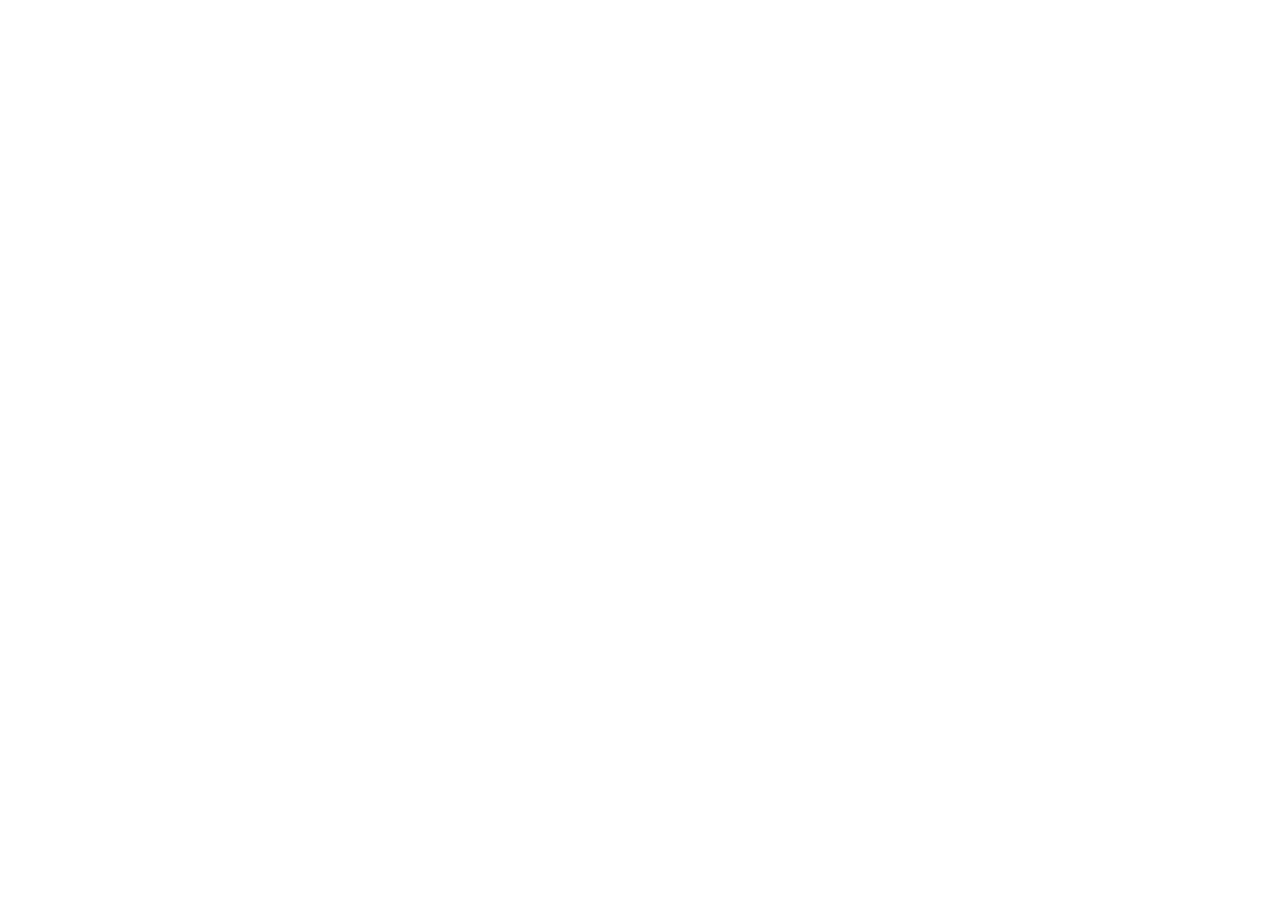
==== index.html @ c43e6896 "[skip lovable] Use tech stack vite_react_shadcn_ts_20250728_minor" ====
<!doctype html>
<html lang="en">
  <head>
    <meta charset="UTF-8" />
    <meta name="viewport" content="width=device-width, initial-scale=1.0" />
    <title>scrape-smith-agency</title>
    <meta name="description" content="Lovable Generated Project" />
    <meta name="author" content="Lovable" />

    <meta property="og:title" content="scrape-smith-agency" />
    <meta property="og:description" content="Lovable Generated Project" />
    <meta property="og:type" content="website" />
    <meta property="og:image" content="https://lovable.dev/opengraph-image-p98pqg.png" />

    <meta name="twitter:card" content="summary_large_image" />
    <meta name="twitter:site" content="@lovable_dev" />
    <meta name="twitter:image" content="https://lovable.dev/opengraph-image-p98pqg.png" />
  </head>

  <body>
    <div id="root"></div>
    <script type="module" src="/src/main.tsx"></script>
  </body>
</html>
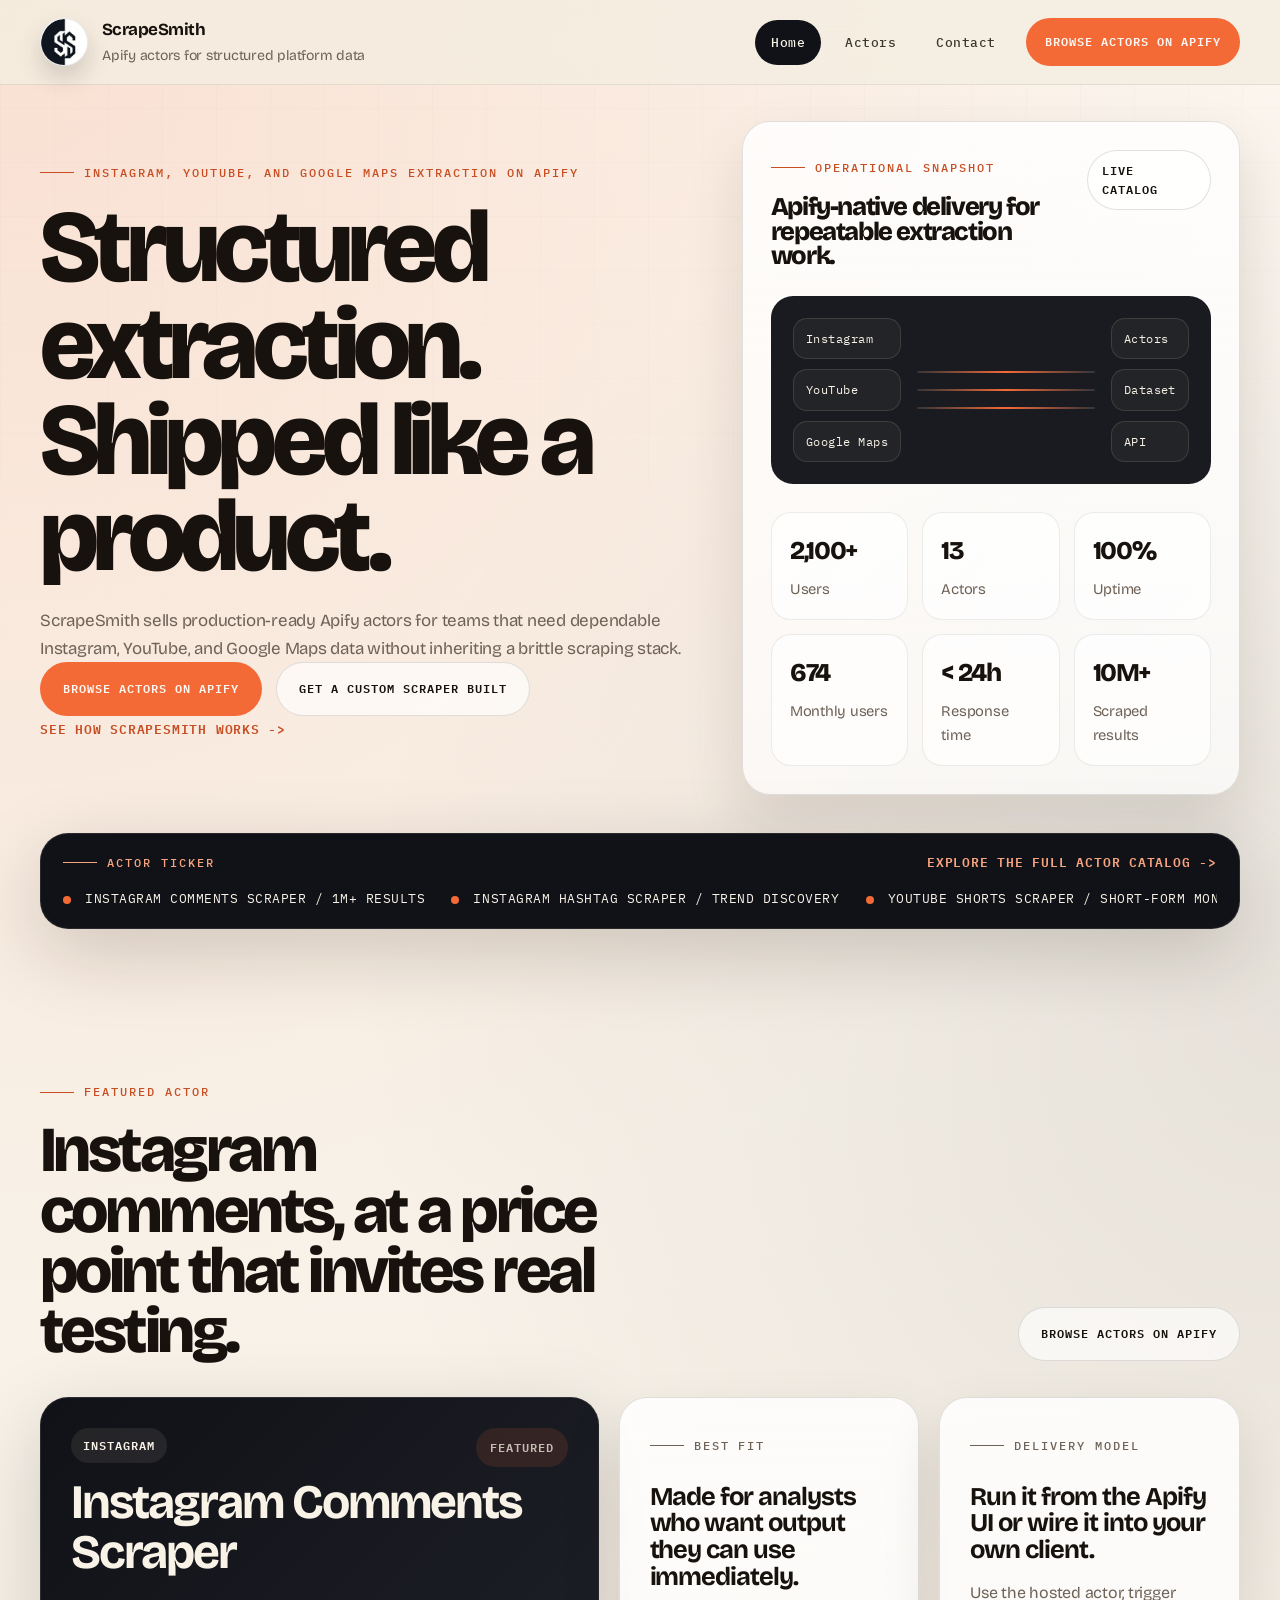
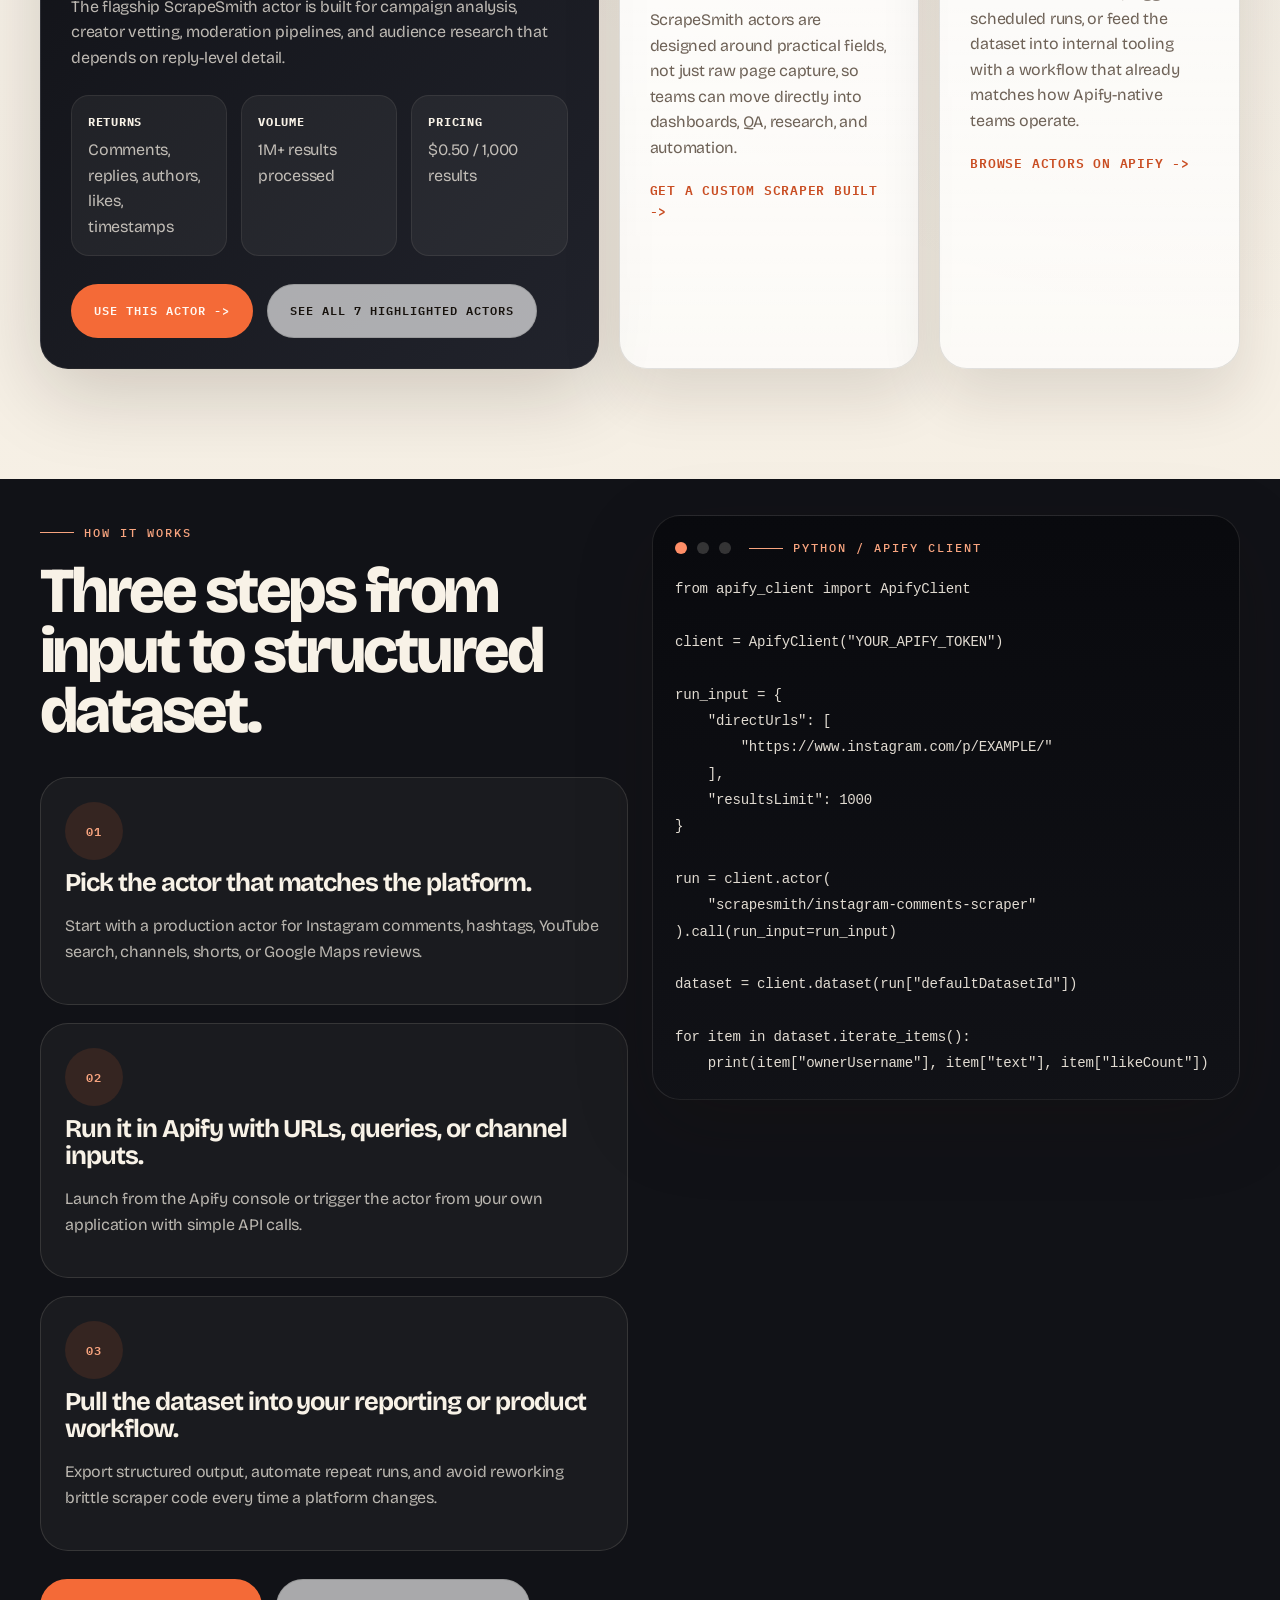
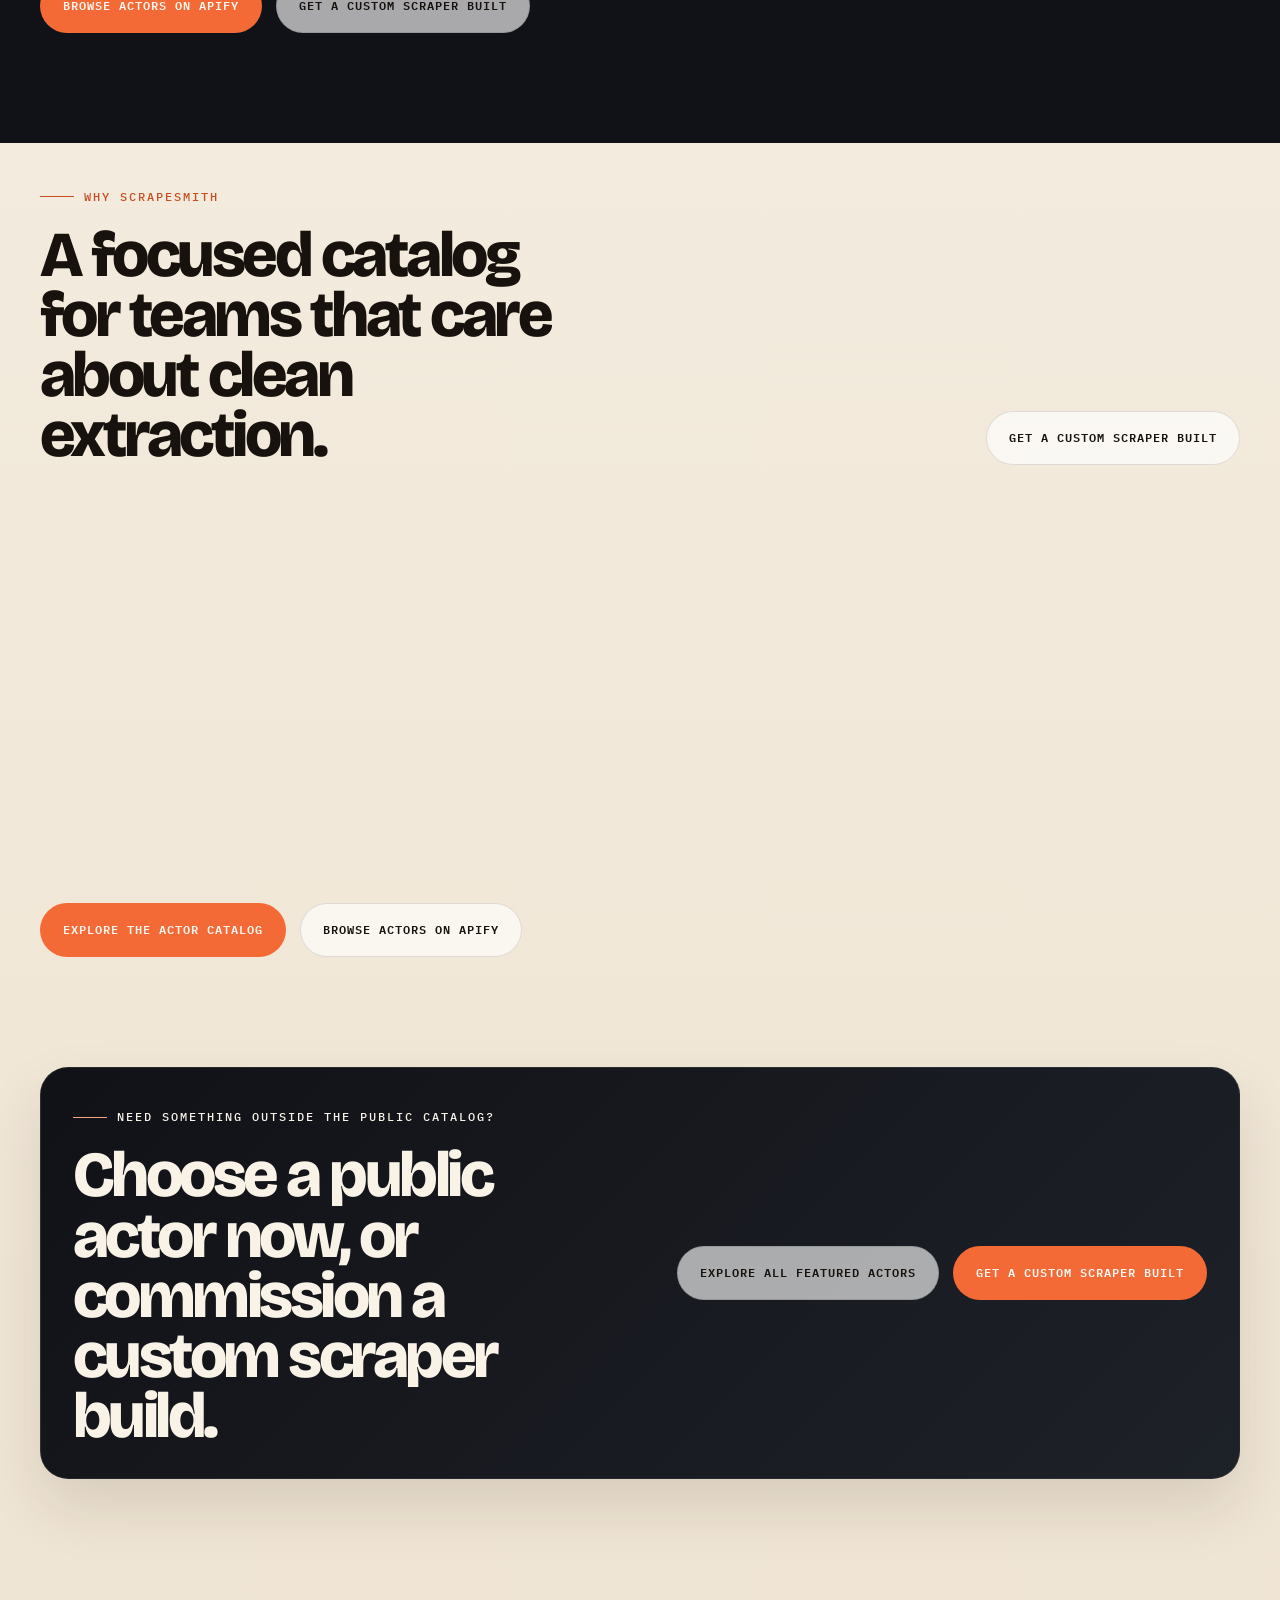
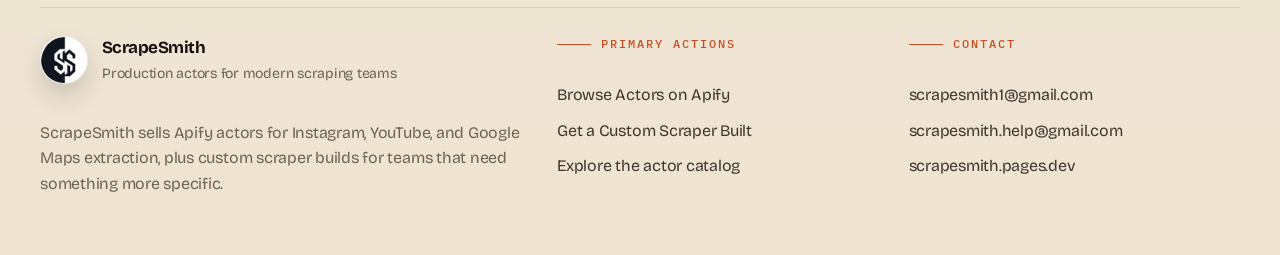
==== commit 1d161d75: "Replace old site with ScrapeSmith static site" ====
--- a/index.html
+++ b/index.html
@@ -1,24 +1,509 @@
-<!doctype html>
+<!DOCTYPE html>
 <html lang="en">
   <head>
     <meta charset="UTF-8" />
     <meta name="viewport" content="width=device-width, initial-scale=1.0" />
-    <title>scrape-smith-agency</title>
-    <meta name="description" content="Lovable Generated Project" />
-    <meta name="author" content="Lovable" />
-
-    <meta property="og:title" content="scrape-smith-agency" />
-    <meta property="og:description" content="Lovable Generated Project" />
+    <title>ScrapeSmith | Production Apify Actors for Social and Local Data</title>
+    <meta
+      name="description"
+      content="ScrapeSmith builds production-ready Apify actors for Instagram, YouTube, and Google Maps data extraction, with custom scraper development when your workflow needs something more specific."
+    />
+    <link rel="canonical" href="https://scrapesmith.pages.dev/" />
+    <meta property="og:title" content="ScrapeSmith | Production Apify Actors for Social and Local Data" />
+    <meta
+      property="og:description"
+      content="Browse premium ScrapeSmith actors on Apify and get custom scraper builds for Instagram, YouTube, and Google Maps extraction."
+    />
+    <meta property="og:url" content="https://scrapesmith.pages.dev/" />
     <meta property="og:type" content="website" />
-    <meta property="og:image" content="https://lovable.dev/opengraph-image-p98pqg.png" />
-
-    <meta name="twitter:card" content="summary_large_image" />
-    <meta name="twitter:site" content="@lovable_dev" />
-    <meta name="twitter:image" content="https://lovable.dev/opengraph-image-p98pqg.png" />
+    <meta property="og:site_name" content="ScrapeSmith" />
+    <meta name="theme-color" content="#f4ede1" />
+    <link rel="icon" type="image/png" href="fav-circle.png" />
+    <link rel="preconnect" href="https://fonts.googleapis.com" />
+    <link rel="preconnect" href="https://fonts.gstatic.com" crossorigin />
+    <link
+      href="https://fonts.googleapis.com/css2?family=Bricolage+Grotesque:wght@400;500;700;800&family=IBM+Plex+Mono:wght@400;500;600&display=swap"
+      rel="stylesheet"
+    />
+    <link rel="stylesheet" href="css/style.css" />
+    <link rel="stylesheet" href="css/animations.css" />
+    <script type="application/ld+json">
+      {
+        "@context": "https://schema.org",
+        "@type": "Organization",
+        "name": "ScrapeSmith",
+        "url": "https://scrapesmith.pages.dev/",
+        "description": "ScrapeSmith builds Apify actors for Instagram, YouTube, and Google Maps data extraction.",
+        "email": "mailto:scrapesmith1@gmail.com",
+        "sameAs": ["https://apify.com/scrapesmith"],
+        "contactPoint": [
+          {
+            "@type": "ContactPoint",
+            "contactType": "sales",
+            "email": "scrapesmith1@gmail.com"
+          },
+          {
+            "@type": "ContactPoint",
+            "contactType": "customer support",
+            "email": "scrapesmith.help@gmail.com"
+          }
+        ]
+      }
+    </script>
+    <script src="js/main.js" defer></script>
+    <script src="js/cursor.js" defer></script>
   </head>
-
-  <body>
-    <div id="root"></div>
-    <script type="module" src="/src/main.tsx"></script>
+  <body data-page="home">
+    <header class="site-header">
+      <div class="container nav-shell">
+        <a class="brand" href="index.html" aria-label="ScrapeSmith home page">
+          <span class="brand-mark" aria-hidden="true">
+            <img class="brand-mark-image" src="fav.png" alt="" />
+          </span>
+          <span class="brand-copy">
+            <strong>ScrapeSmith</strong>
+            <span>Apify actors for structured platform data</span>
+          </span>
+        </a>
+
+        <div class="header-actions">
+          <nav class="site-nav" id="site-nav" data-nav aria-label="Primary navigation">
+            <a href="index.html" data-page-link="home">Home</a>
+            <a href="actors.html" data-page-link="actors">Actors</a>
+            <a href="contact.html" data-page-link="contact">Contact</a>
+            <a
+              class="button button-primary nav-mobile-cta"
+              href="https://apify.com/scrapesmith"
+              target="_blank"
+              rel="noreferrer"
+            >
+              Browse Actors on Apify
+            </a>
+          </nav>
+
+          <a
+            class="button button-primary header-cta"
+            href="https://apify.com/scrapesmith"
+            target="_blank"
+            rel="noreferrer"
+          >
+            Browse Actors on Apify
+          </a>
+
+          <button
+            class="nav-toggle"
+            type="button"
+            aria-label="Toggle navigation"
+            aria-expanded="false"
+            aria-controls="site-nav"
+            data-nav-toggle
+          >
+            <span></span>
+            <span></span>
+            <span></span>
+          </button>
+        </div>
+      </div>
+    </header>
+
+    <main>
+      <section class="hero-section">
+        <div class="container hero-grid">
+          <div class="hero-copy">
+            <p class="eyebrow">Instagram, YouTube, and Google Maps extraction on Apify</p>
+            <h1 class="hero-title">
+              <span class="load-line"><span style="--line-index: 0">Structured extraction.</span></span>
+              <span class="load-line"><span style="--line-index: 1">Shipped like a product.</span></span>
+            </h1>
+            <p class="hero-text reveal" data-delay="180">
+              ScrapeSmith sells production-ready Apify actors for teams that need dependable
+              Instagram, YouTube, and Google Maps data without inheriting a brittle scraping stack.
+            </p>
+            <div class="button-row reveal" data-delay="260">
+              <a
+                class="button button-primary"
+                href="https://apify.com/scrapesmith"
+                target="_blank"
+                rel="noreferrer"
+              >
+                Browse Actors on Apify
+              </a>
+              <a class="button button-secondary" href="contact.html">Get a Custom Scraper Built</a>
+            </div>
+            <a class="text-link reveal" data-delay="320" href="#how-it-works">See how ScrapeSmith works -></a>
+          </div>
+
+          <aside class="panel hero-panel reveal" data-delay="120" aria-label="ScrapeSmith performance metrics">
+            <div class="panel-top">
+              <div>
+                <p class="mono-label">Operational snapshot</p>
+                <h2 class="panel-title">Apify-native delivery for repeatable extraction work.</h2>
+              </div>
+              <span class="chip">Live catalog</span>
+            </div>
+
+            <div class="pipeline" aria-hidden="true">
+              <div class="pipeline-column">
+                <span>Instagram</span>
+                <span>YouTube</span>
+                <span>Google Maps</span>
+              </div>
+              <div class="pipeline-lines">
+                <span></span>
+                <span></span>
+                <span></span>
+              </div>
+              <div class="pipeline-column pipeline-output">
+                <span>Actors</span>
+                <span>Dataset</span>
+                <span>API</span>
+              </div>
+            </div>
+
+            <div class="stats-grid">
+              <article class="stat-card">
+                <span class="stat-number" data-counter="2100" data-suffix="+">0</span>
+                <span class="stat-label">Users</span>
+              </article>
+              <article class="stat-card">
+                <span class="stat-number" data-counter="13">0</span>
+                <span class="stat-label">Actors</span>
+              </article>
+              <article class="stat-card">
+                <span class="stat-number" data-counter="100" data-suffix="%">0</span>
+                <span class="stat-label">Uptime</span>
+              </article>
+              <article class="stat-card">
+                <span class="stat-number" data-counter="674">0</span>
+                <span class="stat-label">Monthly users</span>
+              </article>
+              <article class="stat-card">
+                <span class="stat-number" data-counter="24" data-prefix="< " data-suffix="h">0</span>
+                <span class="stat-label">Response time</span>
+              </article>
+              <article class="stat-card">
+                <span class="stat-number" data-counter="10" data-suffix="M+">0</span>
+                <span class="stat-label">Scraped results</span>
+              </article>
+            </div>
+          </aside>
+        </div>
+
+        <div class="container reveal" data-delay="380">
+          <div class="ticker-shell">
+            <div class="ticker-head">
+              <p class="mono-label">Actor ticker</p>
+              <a class="text-link" href="actors.html">Explore the full actor catalog -></a>
+            </div>
+            <div class="ticker-window" aria-label="Scrolling actor highlights">
+              <div class="ticker-track">
+                <span>Instagram Comments Scraper / 1M+ results</span>
+                <span>Instagram Hashtag Scraper / trend discovery</span>
+                <span>YouTube Shorts Scraper / short-form monitoring</span>
+                <span>Google Maps Reviews Scraper / review intelligence</span>
+                <span>YouTube Search Scraper / ranking data</span>
+                <span>YouTube Channel Scraper / creator intelligence</span>
+                <span>YouTube Scraper / broad video metadata</span>
+                <span>100% uptime / 10M+ scraped results</span>
+              </div>
+              <div class="ticker-track" aria-hidden="true">
+                <span>Instagram Comments Scraper / 1M+ results</span>
+                <span>Instagram Hashtag Scraper / trend discovery</span>
+                <span>YouTube Shorts Scraper / short-form monitoring</span>
+                <span>Google Maps Reviews Scraper / review intelligence</span>
+                <span>YouTube Search Scraper / ranking data</span>
+                <span>YouTube Channel Scraper / creator intelligence</span>
+                <span>YouTube Scraper / broad video metadata</span>
+                <span>100% uptime / 10M+ scraped results</span>
+              </div>
+            </div>
+          </div>
+        </div>
+      </section>
+
+      <section class="section" id="featured-actor">
+        <div class="container">
+          <div class="section-header reveal">
+            <div>
+              <p class="eyebrow">Featured actor</p>
+              <h2 class="section-title">Instagram comments, at a price point that invites real testing.</h2>
+            </div>
+            <a
+              class="button button-secondary"
+              href="https://apify.com/scrapesmith/instagram-comments-scraper"
+              target="_blank"
+              rel="noreferrer"
+            >
+              Browse Actors on Apify
+            </a>
+          </div>
+
+          <div class="feature-grid">
+            <article class="feature-card feature-card-large reveal" data-delay="80">
+              <div class="card-header">
+                <span class="platform-label">Instagram</span>
+                <span class="badge">Featured</span>
+              </div>
+              <h3>Instagram Comments Scraper</h3>
+              <p>
+                The flagship ScrapeSmith actor is built for campaign analysis, creator vetting,
+                moderation pipelines, and audience research that depends on reply-level detail.
+              </p>
+              <div class="card-metrics">
+                <div>
+                  <strong>Returns</strong>
+                  <span>Comments, replies, authors, likes, timestamps</span>
+                </div>
+                <div>
+                  <strong>Volume</strong>
+                  <span>1M+ results processed</span>
+                </div>
+                <div>
+                  <strong>Pricing</strong>
+                  <span>$0.50 / 1,000 results</span>
+                </div>
+              </div>
+              <div class="button-row">
+                <a
+                  class="button button-primary"
+                  href="https://apify.com/scrapesmith/instagram-comments-scraper"
+                  target="_blank"
+                  rel="noreferrer"
+                >
+                  Use this actor ->
+                </a>
+                <a class="button button-secondary" href="actors.html">See all 7 highlighted actors</a>
+              </div>
+            </article>
+
+            <article class="feature-card reveal" data-delay="140">
+              <p class="mono-label">Best fit</p>
+              <h3>Made for analysts who want output they can use immediately.</h3>
+              <p>
+                ScrapeSmith actors are designed around practical fields, not just raw page capture,
+                so teams can move directly into dashboards, QA, research, and automation.
+              </p>
+              <a class="text-link" href="contact.html">Get a Custom Scraper Built -></a>
+            </article>
+
+            <article class="feature-card reveal" data-delay="200">
+              <p class="mono-label">Delivery model</p>
+              <h3>Run it from the Apify UI or wire it into your own client.</h3>
+              <p>
+                Use the hosted actor, trigger scheduled runs, or feed the dataset into internal
+                tooling with a workflow that already matches how Apify-native teams operate.
+              </p>
+              <a
+                class="text-link"
+                href="https://apify.com/scrapesmith"
+                target="_blank"
+                rel="noreferrer"
+              >
+                Browse Actors on Apify ->
+              </a>
+            </article>
+          </div>
+        </div>
+      </section>
+
+      <section class="section section-contrast" id="how-it-works">
+        <div class="container workflow-grid">
+          <div>
+            <div class="section-header reveal">
+              <div>
+                <p class="eyebrow">How it works</p>
+                <h2 class="section-title">Three steps from input to structured dataset.</h2>
+              </div>
+            </div>
+
+            <div class="steps-grid">
+              <article class="step-card reveal" data-delay="80">
+                <span class="step-index">01</span>
+                <h3>Pick the actor that matches the platform.</h3>
+                <p>
+                  Start with a production actor for Instagram comments, hashtags, YouTube search,
+                  channels, shorts, or Google Maps reviews.
+                </p>
+              </article>
+
+              <article class="step-card reveal" data-delay="140">
+                <span class="step-index">02</span>
+                <h3>Run it in Apify with URLs, queries, or channel inputs.</h3>
+                <p>
+                  Launch from the Apify console or trigger the actor from your own application with
+                  simple API calls.
+                </p>
+              </article>
+
+              <article class="step-card reveal" data-delay="200">
+                <span class="step-index">03</span>
+                <h3>Pull the dataset into your reporting or product workflow.</h3>
+                <p>
+                  Export structured output, automate repeat runs, and avoid reworking brittle
+                  scraper code every time a platform changes.
+                </p>
+              </article>
+            </div>
+
+            <div class="button-row reveal" data-delay="260">
+              <a
+                class="button button-primary"
+                href="https://apify.com/scrapesmith"
+                target="_blank"
+                rel="noreferrer"
+              >
+                Browse Actors on Apify
+              </a>
+              <a class="button button-secondary" href="contact.html">Get a Custom Scraper Built</a>
+            </div>
+          </div>
+
+          <aside class="code-window reveal" data-delay="120" aria-label="Example Python Apify client code">
+            <div class="code-header">
+              <span class="code-dot"></span>
+              <span class="code-dot"></span>
+              <span class="code-dot"></span>
+              <p class="mono-label">Python / Apify client</p>
+            </div>
+            <pre><code>from apify_client import ApifyClient
+
+client = ApifyClient("YOUR_APIFY_TOKEN")
+
+run_input = {
+    "directUrls": [
+        "https://www.instagram.com/p/EXAMPLE/"
+    ],
+    "resultsLimit": 1000
+}
+
+run = client.actor(
+    "scrapesmith/instagram-comments-scraper"
+).call(run_input=run_input)
+
+dataset = client.dataset(run["defaultDatasetId"])
+
+for item in dataset.iterate_items():
+    print(item["ownerUsername"], item["text"], item["likeCount"])</code></pre>
+          </aside>
+        </div>
+      </section>
+
+      <section class="section">
+        <div class="container">
+          <div class="section-header reveal">
+            <div>
+              <p class="eyebrow">Why ScrapeSmith</p>
+              <h2 class="section-title">A focused catalog for teams that care about clean extraction.</h2>
+            </div>
+            <a class="button button-secondary" href="contact.html">Get a Custom Scraper Built</a>
+          </div>
+
+          <div class="value-grid">
+            <article class="value-card reveal" data-delay="60">
+              <p class="mono-label">01</p>
+              <h3>Apify-native from the start</h3>
+              <p>
+                Everything is designed to run where scraping teams already work, with hosted actors,
+                repeat runs, datasets, and direct API access.
+              </p>
+            </article>
+
+            <article class="value-card reveal" data-delay="120">
+              <p class="mono-label">02</p>
+              <h3>Clear schemas, not vague exports</h3>
+              <p>
+                The outputs are aimed at research, automation, and reporting use cases, so you spend
+                less time cleaning fields after the run finishes.
+              </p>
+            </article>
+
+            <article class="value-card reveal" data-delay="180">
+              <p class="mono-label">03</p>
+              <h3>Catalog first, custom when needed</h3>
+              <p>
+                Start with a public actor when it fits, then commission a custom build when the
+                target site or schema falls outside the current lineup.
+              </p>
+            </article>
+
+            <article class="value-card reveal" data-delay="240">
+              <p class="mono-label">04</p>
+              <h3>Direct support, documented expectations</h3>
+              <p>
+                ScrapeSmith maintains a separate support inbox and answers in less than 24 hours, so
+                buyers know they can get a fast response when something needs attention.
+              </p>
+            </article>
+          </div>
+
+          <div class="section-cta reveal" data-delay="280">
+            <a class="button button-primary" href="actors.html">Explore the actor catalog</a>
+            <a
+              class="button button-secondary"
+              href="https://apify.com/scrapesmith"
+              target="_blank"
+              rel="noreferrer"
+            >
+              Browse Actors on Apify
+            </a>
+          </div>
+        </div>
+      </section>
+
+      <section class="section cta-band-section">
+        <div class="container">
+          <div class="cta-band reveal">
+            <div>
+              <p class="eyebrow">Need something outside the public catalog?</p>
+              <h2 class="section-title">Choose a public actor now, or commission a custom scraper build.</h2>
+            </div>
+            <div class="button-row">
+              <a class="button button-secondary" href="actors.html">Explore all featured actors</a>
+              <a class="button button-primary" href="contact.html">Get a Custom Scraper Built</a>
+            </div>
+          </div>
+        </div>
+      </section>
+    </main>
+
+    <footer class="site-footer">
+      <div class="container footer-grid">
+        <div>
+          <a class="brand footer-brand" href="index.html" aria-label="ScrapeSmith home page">
+            <span class="brand-mark" aria-hidden="true">
+              <img class="brand-mark-image" src="fav.png" alt="" />
+            </span>
+            <span class="brand-copy">
+              <strong>ScrapeSmith</strong>
+              <span>Production actors for modern scraping teams</span>
+            </span>
+          </a>
+          <p class="footer-copy">
+            ScrapeSmith sells Apify actors for Instagram, YouTube, and Google Maps extraction, plus
+            custom scraper builds for teams that need something more specific.
+          </p>
+        </div>
+
+        <div class="footer-links">
+          <p class="mono-label">Primary actions</p>
+          <a
+            href="https://apify.com/scrapesmith"
+            target="_blank"
+            rel="noreferrer"
+          >
+            Browse Actors on Apify
+          </a>
+          <a href="contact.html">Get a Custom Scraper Built</a>
+          <a href="actors.html">Explore the actor catalog</a>
+        </div>
+
+        <div class="footer-links">
+          <p class="mono-label">Contact</p>
+          <a href="mailto:scrapesmith1@gmail.com">scrapesmith1@gmail.com</a>
+          <a href="mailto:scrapesmith.help@gmail.com">scrapesmith.help@gmail.com</a>
+          <a href="https://scrapesmith.pages.dev/" target="_blank" rel="noreferrer">scrapesmith.pages.dev</a>
+        </div>
+      </div>
+    </footer>
   </body>
 </html>
--- a/css/style.css
+++ b/css/style.css
@@ -0,0 +1,1468 @@
+:root {
+  --bg: #f4ede1;
+  --bg-soft: #fbf7f0;
+  --bg-deep: #efe4d2;
+  --surface: rgba(255, 255, 255, 0.72);
+  --surface-strong: #fffdf8;
+  --ink: #17120d;
+  --ink-soft: #3f362e;
+  --muted: #6e6257;
+  --line: rgba(23, 18, 13, 0.12);
+  --line-strong: rgba(23, 18, 13, 0.24);
+  --accent: #f46a37;
+  --accent-deep: #c94d22;
+  --accent-soft: rgba(244, 106, 55, 0.12);
+  --inverse: #111217;
+  --inverse-soft: #1b1e26;
+  --inverse-text: #f8f2e7;
+  --shadow: 0 28px 60px rgba(44, 28, 13, 0.12);
+  --shadow-strong: 0 24px 80px rgba(26, 15, 5, 0.18);
+  --radius: 28px;
+  --radius-sm: 18px;
+  --container: min(1200px, calc(100vw - 40px));
+  --ease: cubic-bezier(0.2, 0.8, 0.2, 1);
+}
+
+*,
+*::before,
+*::after {
+  box-sizing: border-box;
+}
+
+html {
+  scroll-behavior: smooth;
+}
+
+body {
+  margin: 0;
+  min-width: 320px;
+  background:
+    radial-gradient(circle at top left, rgba(244, 106, 55, 0.16), transparent 26%),
+    radial-gradient(circle at right 20%, rgba(17, 18, 23, 0.08), transparent 22%),
+    linear-gradient(180deg, var(--bg-soft) 0%, var(--bg) 55%, var(--bg-deep) 100%);
+  color: var(--ink);
+  font-family: "Bricolage Grotesque", sans-serif;
+  line-height: 1.6;
+  letter-spacing: -0.015em;
+  overflow-x: hidden;
+}
+
+body::before {
+  content: "";
+  position: fixed;
+  inset: 0;
+  pointer-events: none;
+  z-index: -1;
+  background-image:
+    linear-gradient(rgba(23, 18, 13, 0.03) 1px, transparent 1px),
+    linear-gradient(90deg, rgba(23, 18, 13, 0.03) 1px, transparent 1px);
+  background-size: 54px 54px;
+  mask-image: linear-gradient(180deg, rgba(0, 0, 0, 0.5), transparent 85%);
+}
+
+body.has-custom-cursor,
+body.has-custom-cursor * {
+  cursor: none;
+}
+
+body.nav-open {
+  overflow: hidden;
+}
+
+img,
+svg {
+  display: block;
+  max-width: 100%;
+}
+
+a {
+  color: inherit;
+  text-decoration: none;
+}
+
+button,
+input,
+textarea,
+select {
+  font: inherit;
+}
+
+button {
+  border: 0;
+  background: transparent;
+}
+
+main {
+  position: relative;
+}
+
+.container {
+  width: var(--container);
+  margin: 0 auto;
+}
+
+.section,
+.hero-section,
+.page-hero {
+  padding: 36px 0 110px;
+}
+
+.section-banded {
+  position: relative;
+  background:
+    radial-gradient(circle at top right, rgba(244, 106, 55, 0.1), transparent 24%),
+    linear-gradient(180deg, rgba(255, 255, 255, 0.44), rgba(255, 255, 255, 0.78));
+  box-shadow:
+    inset 0 1px 0 rgba(23, 18, 13, 0.08),
+    inset 0 -1px 0 rgba(23, 18, 13, 0.08);
+}
+
+.section-banded::after {
+  content: "";
+  position: absolute;
+  inset: 0;
+  pointer-events: none;
+  background-image: linear-gradient(90deg, rgba(23, 18, 13, 0.03) 1px, transparent 1px);
+  background-size: 64px 64px;
+  opacity: 0.18;
+  mask-image: linear-gradient(180deg, transparent, rgba(0, 0, 0, 0.56) 12%, rgba(0, 0, 0, 0.56) 88%, transparent);
+}
+
+.section-banded > .container {
+  position: relative;
+  z-index: 1;
+}
+
+.section-banded-alt {
+  background:
+    radial-gradient(circle at left 18%, rgba(17, 18, 23, 0.06), transparent 22%),
+    linear-gradient(180deg, rgba(239, 228, 210, 0.9), rgba(255, 255, 255, 0.82));
+}
+
+.section-contrast {
+  background:
+    linear-gradient(180deg, rgba(17, 18, 23, 0.96), rgba(17, 18, 23, 1)),
+    var(--inverse);
+  color: var(--inverse-text);
+}
+
+.section-contrast .eyebrow,
+.section-contrast .mono-label,
+.section-contrast .text-link,
+.section-contrast .step-index {
+  color: #f8a47f;
+}
+
+.section-contrast p,
+.section-contrast li {
+  color: rgba(248, 242, 231, 0.72);
+}
+
+.section-contrast .step-card {
+  background: rgba(248, 242, 231, 0.04);
+  border-color: rgba(248, 242, 231, 0.12);
+  box-shadow: none;
+}
+
+.section-contrast .step-card h3 {
+  color: var(--inverse-text);
+}
+
+.section-contrast .step-card p {
+  color: rgba(248, 242, 231, 0.72);
+}
+
+.section-header {
+  display: flex;
+  align-items: flex-end;
+  justify-content: space-between;
+  gap: 20px;
+  flex-wrap: wrap;
+  margin-bottom: 36px;
+}
+
+.hero-title,
+.section-title,
+.panel-title {
+  margin: 0;
+  font-weight: 800;
+  letter-spacing: -0.055em;
+  line-height: 0.94;
+}
+
+.hero-title {
+  font-size: clamp(3.4rem, 8vw, 6.9rem);
+  max-width: 12ch;
+}
+
+.page-title {
+  font-size: clamp(1.4rem, 2.8vw, 2.55rem);
+  max-width: 100%;
+  line-height: 1.02;
+}
+
+.page-title .load-line > span {
+  white-space: nowrap;
+}
+
+.section-title {
+  font-size: clamp(2.2rem, 5vw, 4rem);
+  max-width: 14ch;
+}
+
+.panel-title {
+  font-size: clamp(1.5rem, 2vw, 2rem);
+  max-width: 18ch;
+}
+
+.load-line {
+  display: block;
+  overflow: hidden;
+}
+
+.load-line > span {
+  display: block;
+  opacity: 0;
+  transform: translateY(115%);
+}
+
+body.is-ready .load-line > span {
+  animation: hero-rise 900ms var(--ease) forwards;
+  animation-delay: calc(var(--line-index) * 120ms + 120ms);
+}
+
+.eyebrow,
+.mono-label {
+  display: inline-flex;
+  align-items: center;
+  gap: 10px;
+  margin: 0 0 18px;
+  color: var(--accent-deep);
+  font-family: "IBM Plex Mono", monospace;
+  font-size: 0.78rem;
+  font-weight: 500;
+  letter-spacing: 0.16em;
+  text-transform: uppercase;
+}
+
+.eyebrow::before,
+.mono-label::before {
+  content: "";
+  width: 34px;
+  height: 1px;
+  background: currentColor;
+}
+
+.hero-text,
+.footer-copy,
+.feature-card p,
+.value-card p,
+.step-card p,
+.contact-card p,
+.actor-card p,
+.response-note {
+  color: var(--muted);
+}
+
+.hero-text {
+  max-width: 62ch;
+  font-size: 1.06rem;
+  margin: 22px 0 0;
+}
+
+.button-row,
+.header-actions,
+.section-cta {
+  display: flex;
+  align-items: center;
+  gap: 14px;
+  flex-wrap: wrap;
+}
+
+.header-actions {
+  position: relative;
+}
+
+.button {
+  position: relative;
+  display: inline-flex;
+  align-items: center;
+  justify-content: center;
+  gap: 10px;
+  min-height: 54px;
+  padding: 0 22px;
+  border: 1px solid transparent;
+  border-radius: 999px;
+  font-family: "IBM Plex Mono", monospace;
+  font-size: 0.78rem;
+  font-weight: 600;
+  letter-spacing: 0.08em;
+  text-transform: uppercase;
+  transition:
+    transform 220ms var(--ease),
+    color 220ms var(--ease),
+    background-color 220ms var(--ease),
+    border-color 220ms var(--ease),
+    box-shadow 220ms var(--ease);
+  white-space: nowrap;
+}
+
+.button:hover,
+.button:focus-visible {
+  transform: translateY(-3px);
+  box-shadow: 0 18px 34px rgba(17, 18, 23, 0.16);
+}
+
+.button:focus-visible,
+.text-link:focus-visible,
+.site-nav a:focus-visible,
+.actor-link:focus-visible,
+.contact-link:focus-visible {
+  outline: 2px solid var(--accent);
+  outline-offset: 3px;
+}
+
+.button-primary {
+  background: var(--accent);
+  color: #fff8f2;
+}
+
+.button-primary:hover,
+.button-primary:focus-visible {
+  background: var(--accent-deep);
+}
+
+.button-secondary {
+  background: rgba(255, 255, 255, 0.64);
+  border-color: var(--line);
+  color: var(--ink);
+}
+
+.button-secondary:hover,
+.button-secondary:focus-visible {
+  background: #fff;
+  border-color: var(--line-strong);
+}
+
+.text-link,
+.actor-link,
+.contact-link {
+  display: inline-flex;
+  align-items: center;
+  gap: 10px;
+  font-family: "IBM Plex Mono", monospace;
+  font-size: 0.82rem;
+  font-weight: 600;
+  letter-spacing: 0.06em;
+  text-transform: uppercase;
+  transition: transform 200ms var(--ease), color 200ms var(--ease);
+}
+
+.text-link {
+  color: var(--accent-deep);
+}
+
+.text-link:hover,
+.actor-link:hover,
+.contact-link:hover {
+  transform: translateX(4px);
+}
+
+.site-header {
+  position: sticky;
+  top: 0;
+  z-index: 50;
+  backdrop-filter: blur(18px);
+  background: rgba(244, 237, 225, 0.78);
+  border-bottom: 1px solid rgba(23, 18, 13, 0.08);
+}
+
+.nav-shell {
+  display: flex;
+  align-items: center;
+  justify-content: space-between;
+  gap: 16px;
+  min-height: 84px;
+}
+
+.brand {
+  display: inline-flex;
+  align-items: center;
+  gap: 14px;
+  min-width: 0;
+}
+
+.brand-mark {
+  display: inline-grid;
+  place-items: center;
+  width: 48px;
+  height: 48px;
+  overflow: hidden;
+  flex-shrink: 0;
+  border-radius: 50%;
+  border: 1px solid rgba(23, 18, 13, 0.08);
+  background: #ffffff;
+  box-shadow: 0 12px 24px rgba(17, 18, 23, 0.16);
+}
+
+.brand-mark-image {
+  width: 100%;
+  height: 100%;
+  object-fit: cover;
+  border-radius: 50%;
+}
+
+.brand-copy {
+  display: flex;
+  flex-direction: column;
+  gap: 2px;
+}
+
+.brand-copy strong {
+  font-size: 1.06rem;
+  letter-spacing: -0.03em;
+}
+
+.brand-copy span {
+  color: var(--muted);
+  font-size: 0.88rem;
+}
+
+.site-nav {
+  display: flex;
+  align-items: center;
+  gap: 8px;
+}
+
+.site-nav a {
+  position: relative;
+  padding: 12px 16px;
+  border-radius: 999px;
+  color: var(--ink-soft);
+  font-family: "IBM Plex Mono", monospace;
+  font-size: 0.82rem;
+  font-weight: 500;
+  letter-spacing: 0.04em;
+  transition:
+    background-color 200ms var(--ease),
+    color 200ms var(--ease),
+    transform 200ms var(--ease);
+}
+
+.site-nav a:hover,
+.site-nav a:focus-visible {
+  background: rgba(255, 255, 255, 0.78);
+  color: var(--ink);
+  transform: translateY(-1px);
+}
+
+.site-nav a.is-active {
+  background: var(--inverse);
+  color: var(--inverse-text);
+}
+
+.header-cta {
+  min-height: 48px;
+  padding-inline: 18px;
+}
+
+.nav-mobile-cta {
+  display: none;
+}
+
+.nav-toggle {
+  display: none;
+  width: 48px;
+  height: 48px;
+  border-radius: 14px;
+  border: 1px solid var(--line);
+  background: rgba(255, 255, 255, 0.66);
+  align-items: center;
+  justify-content: center;
+  flex-direction: column;
+  gap: 5px;
+}
+
+.nav-toggle span {
+  width: 18px;
+  height: 2px;
+  background: var(--ink);
+  border-radius: 999px;
+  transition: transform 180ms ease, opacity 180ms ease;
+}
+
+.nav-toggle.is-open span:nth-child(1) {
+  transform: translateY(7px) rotate(45deg);
+}
+
+.nav-toggle.is-open span:nth-child(2) {
+  opacity: 0;
+}
+
+.nav-toggle.is-open span:nth-child(3) {
+  transform: translateY(-7px) rotate(-45deg);
+}
+
+.hero-grid,
+.page-hero-grid {
+  display: grid;
+  grid-template-columns: minmax(0, 1.15fr) minmax(320px, 0.85fr);
+  gap: 28px;
+  align-items: start;
+}
+
+.page-hero-grid {
+  grid-template-columns: minmax(0, 1.35fr) minmax(280px, 0.65fr);
+  gap: 22px;
+}
+
+.page-hero {
+  padding: 14px 0 56px;
+}
+
+.hero-copy {
+  padding-top: 34px;
+}
+
+.panel,
+.feature-card,
+.value-card,
+.step-card,
+.actor-card,
+.contact-card,
+.form-card,
+.cta-band {
+  position: relative;
+  border: 1px solid var(--line);
+  border-radius: var(--radius);
+  background: linear-gradient(180deg, rgba(255, 255, 255, 0.84), rgba(255, 255, 255, 0.68));
+  box-shadow: var(--shadow);
+  overflow: hidden;
+}
+
+.panel::after,
+.feature-card::after,
+.value-card::after,
+.step-card::after,
+.actor-card::after,
+.contact-card::after,
+.form-card::after,
+.cta-band::after {
+  content: "";
+  position: absolute;
+  inset: 0;
+  background: linear-gradient(120deg, transparent, rgba(244, 106, 55, 0.08), transparent);
+  opacity: 0;
+  transform: translateX(-16px);
+  transition: opacity 220ms var(--ease), transform 220ms var(--ease);
+  pointer-events: none;
+}
+
+.panel:hover::after,
+.feature-card:hover::after,
+.value-card:hover::after,
+.step-card:hover::after,
+.actor-card:hover::after,
+.contact-card:hover::after,
+.form-card:hover::after,
+.cta-band:hover::after {
+  opacity: 1;
+  transform: translateX(0);
+}
+
+.feature-card:hover,
+.value-card:hover,
+.step-card:hover,
+.actor-card:hover,
+.contact-card:hover,
+.form-card:hover {
+  transform: translateY(-6px);
+  box-shadow: var(--shadow-strong);
+}
+
+.feature-card,
+.value-card,
+.step-card,
+.actor-card,
+.contact-card,
+.form-card {
+  transition: transform 260ms var(--ease), box-shadow 260ms var(--ease), border-color 260ms var(--ease);
+}
+
+.hero-panel,
+.page-panel {
+  padding: 28px;
+}
+
+.panel-top,
+.card-header,
+.ticker-head {
+  display: flex;
+  align-items: flex-start;
+  justify-content: space-between;
+  gap: 14px;
+}
+
+.chip,
+.badge,
+.platform-label,
+.step-index {
+  display: inline-flex;
+  align-items: center;
+  justify-content: center;
+  border-radius: 999px;
+  font-family: "IBM Plex Mono", monospace;
+  font-size: 0.74rem;
+  font-weight: 600;
+  letter-spacing: 0.08em;
+  text-transform: uppercase;
+}
+
+.chip,
+.badge {
+  padding: 10px 14px;
+}
+
+.chip {
+  background: rgba(255, 255, 255, 0.7);
+  border: 1px solid var(--line);
+}
+
+.badge {
+  background: var(--accent-soft);
+  color: var(--accent-deep);
+}
+
+.platform-label {
+  padding: 8px 12px;
+  background: rgba(17, 18, 23, 0.08);
+  color: var(--ink-soft);
+}
+
+.pipeline {
+  display: grid;
+  grid-template-columns: auto 1fr auto;
+  gap: 16px;
+  align-items: center;
+  margin: 28px 0;
+  padding: 22px;
+  border-radius: 22px;
+  background: rgba(17, 18, 23, 0.96);
+  color: var(--inverse-text);
+}
+
+.pipeline-column {
+  display: grid;
+  gap: 10px;
+}
+
+.pipeline-column span {
+  padding: 10px 12px;
+  border: 1px solid rgba(248, 242, 231, 0.12);
+  border-radius: 14px;
+  background: rgba(248, 242, 231, 0.04);
+  font-family: "IBM Plex Mono", monospace;
+  font-size: 0.76rem;
+  letter-spacing: 0.04em;
+}
+
+.pipeline-lines {
+  display: grid;
+  gap: 16px;
+}
+
+.pipeline-lines span {
+  height: 2px;
+  background: linear-gradient(90deg, rgba(248, 242, 231, 0.12), #f46a37, rgba(248, 242, 231, 0.12));
+  border-radius: 999px;
+}
+
+.stats-grid {
+  display: grid;
+  grid-template-columns: repeat(3, minmax(0, 1fr));
+  gap: 14px;
+}
+
+.stats-grid.compact {
+  grid-template-columns: repeat(2, minmax(0, 1fr));
+}
+
+.stat-card {
+  padding: 18px;
+  border-radius: 20px;
+  background: rgba(255, 255, 255, 0.68);
+  border: 1px solid rgba(23, 18, 13, 0.08);
+}
+
+.stat-number {
+  display: block;
+  color: var(--ink);
+  font-size: clamp(1.6rem, 2vw, 2.35rem);
+  font-weight: 800;
+  letter-spacing: -0.05em;
+}
+
+.stat-label {
+  display: block;
+  margin-top: 6px;
+  color: var(--muted);
+  font-size: 0.92rem;
+}
+
+.ticker-shell {
+  margin-top: 38px;
+  padding: 18px 22px;
+  border: 1px solid rgba(248, 242, 231, 0.1);
+  border-radius: 28px;
+  background: var(--inverse);
+  color: var(--inverse-text);
+  box-shadow: var(--shadow-strong);
+}
+
+.ticker-head {
+  align-items: center;
+  margin-bottom: 16px;
+}
+
+.ticker-head .mono-label,
+.ticker-head .text-link {
+  color: #f8a47f;
+  margin-bottom: 0;
+}
+
+.ticker-window {
+  display: flex;
+  overflow: hidden;
+  gap: 0;
+}
+
+.ticker-track {
+  display: flex;
+  flex-shrink: 0;
+  gap: 26px;
+  min-width: 100%;
+}
+
+.ticker-track span {
+  position: relative;
+  padding-left: 22px;
+  font-family: "IBM Plex Mono", monospace;
+  font-size: 0.8rem;
+  letter-spacing: 0.04em;
+  text-transform: uppercase;
+  white-space: nowrap;
+}
+
+.ticker-track span::before {
+  content: "";
+  position: absolute;
+  left: 0;
+  top: 50%;
+  width: 8px;
+  height: 8px;
+  border-radius: 999px;
+  background: var(--accent);
+  transform: translateY(-50%);
+}
+
+.feature-grid {
+  display: grid;
+  grid-template-columns: 1.3fr 0.7fr 0.7fr;
+  gap: 20px;
+}
+
+.feature-card {
+  padding: 30px;
+}
+
+.feature-card h3,
+.value-card h3,
+.step-card h3,
+.contact-card h2,
+.contact-card h3,
+.actor-card h2,
+.actor-card h3 {
+  margin: 10px 0 12px;
+  font-size: clamp(1.35rem, 2vw, 1.8rem);
+  line-height: 1.05;
+  letter-spacing: -0.04em;
+}
+
+.feature-card-large {
+  background:
+    linear-gradient(135deg, rgba(17, 18, 23, 0.98), rgba(34, 36, 45, 0.98)),
+    var(--inverse);
+  border-color: rgba(255, 255, 255, 0.08);
+  color: var(--inverse-text);
+  box-shadow: var(--shadow-strong);
+}
+
+.feature-card-large p,
+.feature-card-large span {
+  color: rgba(248, 242, 231, 0.74);
+}
+
+.feature-card-large h3 {
+  color: var(--inverse-text);
+  font-size: clamp(2rem, 4vw, 3rem);
+}
+
+.feature-card-large .platform-label {
+  background: rgba(248, 242, 231, 0.08);
+  color: var(--inverse-text);
+}
+
+.card-metrics {
+  display: grid;
+  grid-template-columns: repeat(3, minmax(0, 1fr));
+  gap: 14px;
+  margin: 24px 0 28px;
+}
+
+.card-metrics div {
+  padding: 16px;
+  border-radius: 18px;
+  background: rgba(248, 242, 231, 0.05);
+  border: 1px solid rgba(248, 242, 231, 0.08);
+}
+
+.card-metrics strong {
+  display: block;
+  margin-bottom: 6px;
+  color: var(--inverse-text);
+  font-family: "IBM Plex Mono", monospace;
+  font-size: 0.76rem;
+  letter-spacing: 0.06em;
+  text-transform: uppercase;
+}
+
+.workflow-grid {
+  display: grid;
+  grid-template-columns: minmax(0, 0.95fr) minmax(300px, 0.95fr);
+  gap: 24px;
+  align-items: start;
+}
+
+.steps-grid,
+.value-grid {
+  display: grid;
+  gap: 18px;
+}
+
+.steps-grid {
+  margin-bottom: 28px;
+}
+
+.step-card,
+.value-card {
+  padding: 24px;
+}
+
+.step-index {
+  width: 58px;
+  height: 58px;
+  background: rgba(244, 106, 55, 0.12);
+  color: var(--accent-deep);
+}
+
+.code-window {
+  position: relative;
+  padding: 22px;
+  border: 1px solid rgba(248, 242, 231, 0.1);
+  border-radius: var(--radius);
+  background: linear-gradient(180deg, rgba(9, 10, 14, 0.98), rgba(17, 18, 23, 0.98));
+  box-shadow: var(--shadow-strong);
+  overflow: hidden;
+}
+
+.code-header {
+  display: flex;
+  align-items: center;
+  gap: 10px;
+  margin-bottom: 18px;
+}
+
+.code-header .mono-label {
+  margin: 0 0 0 8px;
+  color: #f8a47f;
+}
+
+.code-dot {
+  width: 12px;
+  height: 12px;
+  border-radius: 999px;
+  background: rgba(248, 242, 231, 0.18);
+}
+
+.code-dot:first-child {
+  background: #ff8e67;
+}
+
+.code-window pre {
+  margin: 0;
+  overflow: auto;
+  font-family: "IBM Plex Mono", monospace;
+  font-size: 0.88rem;
+  line-height: 1.8;
+  color: rgba(248, 242, 231, 0.9);
+}
+
+.value-grid {
+  grid-template-columns: repeat(4, minmax(0, 1fr));
+}
+
+.section-cta {
+  margin-top: 30px;
+}
+
+.cta-band-section {
+  padding-top: 0;
+}
+
+.cta-band {
+  display: flex;
+  align-items: center;
+  justify-content: space-between;
+  gap: 24px;
+  padding: 32px;
+  background:
+    linear-gradient(135deg, rgba(17, 18, 23, 0.98), rgba(30, 34, 41, 0.98)),
+    var(--inverse);
+  border-color: rgba(255, 255, 255, 0.08);
+  color: var(--inverse-text);
+}
+
+.cta-band .section-title,
+.cta-band .eyebrow {
+  color: var(--inverse-text);
+}
+
+.cta-band .eyebrow::before {
+  background: #f8a47f;
+}
+
+.actors-grid {
+  display: grid;
+  grid-template-columns: repeat(12, minmax(0, 1fr));
+  gap: 18px;
+}
+
+.actor-card {
+  grid-column: span 4;
+  padding: 24px;
+  background:
+    radial-gradient(circle at top right, rgba(244, 106, 55, 0.16), transparent 28%),
+    linear-gradient(180deg, rgba(17, 18, 23, 0.98), rgba(28, 31, 38, 0.98));
+  border-color: rgba(248, 242, 231, 0.1);
+  box-shadow: var(--shadow-strong);
+}
+
+.actor-card ul {
+  padding-left: 18px;
+  margin: 12px 0 16px;
+  color: rgba(248, 242, 231, 0.72);
+}
+
+.actor-card li + li {
+  margin-top: 8px;
+}
+
+.actor-card-featured {
+  grid-column: span 8;
+  padding: 28px;
+  background:
+    radial-gradient(circle at top right, rgba(244, 106, 55, 0.2), transparent 24%),
+    linear-gradient(135deg, rgba(17, 18, 23, 0.99), rgba(34, 36, 45, 0.99)),
+    var(--inverse);
+}
+
+.actor-columns {
+  display: grid;
+  grid-template-columns: 1.1fr 0.9fr;
+  gap: 18px;
+  margin: 18px 0 14px;
+}
+
+.pricing,
+.actor-note,
+.actor-volume {
+  margin: 0 0 10px;
+}
+
+.pricing {
+  color: #fff0dc;
+  font-weight: 700;
+}
+
+.actor-volume {
+  color: rgba(248, 242, 231, 0.7);
+  font-family: "IBM Plex Mono", monospace;
+  font-size: 0.8rem;
+  letter-spacing: 0.03em;
+}
+
+.actor-link {
+  color: #f8a47f;
+}
+
+.actor-card h2,
+.actor-card h3,
+.actor-card .mono-label,
+.actor-card .platform-label {
+  color: var(--inverse-text);
+}
+
+.actor-card p,
+.actor-card li,
+.actor-card .actor-note {
+  color: rgba(248, 242, 231, 0.74);
+}
+
+.actor-card .platform-label {
+  background: rgba(248, 242, 231, 0.08);
+  border: 1px solid rgba(248, 242, 231, 0.08);
+}
+
+.actor-card .badge {
+  background: rgba(244, 106, 55, 0.16);
+  color: #ffb392;
+}
+
+.contact-layout {
+  display: grid;
+  grid-template-columns: 0.92fr 1.08fr;
+  gap: 22px;
+  align-items: start;
+}
+
+.contact-stack {
+  display: grid;
+  gap: 18px;
+}
+
+.contact-card,
+.form-card {
+  padding: 28px;
+}
+
+.form-card {
+  background:
+    radial-gradient(circle at top right, rgba(244, 106, 55, 0.16), transparent 28%),
+    linear-gradient(180deg, rgba(17, 18, 23, 0.98), rgba(28, 31, 38, 0.98));
+  border-color: rgba(248, 242, 231, 0.1);
+  box-shadow: var(--shadow-strong);
+}
+
+.contact-link {
+  color: var(--accent-deep);
+  margin: 8px 0 12px;
+}
+
+.resource-links {
+  display: grid;
+  gap: 12px;
+}
+
+.resource-links a {
+  display: inline-flex;
+  align-items: center;
+  gap: 10px;
+  color: var(--ink);
+  font-weight: 600;
+}
+
+.contact-form {
+  display: grid;
+  gap: 16px;
+}
+
+.field {
+  display: grid;
+  gap: 8px;
+}
+
+.field label {
+  font-family: "IBM Plex Mono", monospace;
+  font-size: 0.76rem;
+  font-weight: 600;
+  letter-spacing: 0.06em;
+  text-transform: uppercase;
+}
+
+.form-card .eyebrow,
+.form-card .field label,
+.form-card .response-note {
+  color: rgba(248, 242, 231, 0.78);
+}
+
+.form-card .eyebrow::before {
+  background: #f8a47f;
+}
+
+.field input,
+.field textarea,
+.field select {
+  width: 100%;
+  padding: 16px 18px;
+  border: 1px solid var(--line);
+  border-radius: 18px;
+  background: rgba(255, 255, 255, 0.82);
+  color: var(--ink);
+  transition: border-color 200ms var(--ease), box-shadow 200ms var(--ease), transform 200ms var(--ease);
+}
+
+.form-card .field input,
+.form-card .field textarea,
+.form-card .field select {
+  border-color: rgba(248, 242, 231, 0.12);
+  background:
+    linear-gradient(180deg, rgba(248, 242, 231, 0.08), rgba(248, 242, 231, 0.04)),
+    rgba(255, 255, 255, 0.02);
+  color: var(--inverse-text);
+}
+
+.form-card .field input::placeholder,
+.form-card .field textarea::placeholder {
+  color: rgba(248, 242, 231, 0.48);
+}
+
+.form-card .field select option {
+  background: #151820;
+  color: var(--inverse-text);
+}
+
+.field input:focus,
+.field textarea:focus,
+.field select:focus {
+  outline: none;
+  border-color: var(--accent);
+  box-shadow: 0 0 0 4px rgba(244, 106, 55, 0.14);
+  transform: translateY(-1px);
+}
+
+.response-note {
+  margin-top: 18px;
+}
+
+.expectation-list {
+  display: grid;
+  gap: 18px;
+}
+
+.expectation-list div {
+  padding: 16px;
+  border-radius: 18px;
+  background: rgba(255, 255, 255, 0.66);
+  border: 1px solid rgba(23, 18, 13, 0.08);
+}
+
+.expectation-list strong {
+  display: block;
+  margin-bottom: 6px;
+  font-family: "IBM Plex Mono", monospace;
+  font-size: 0.78rem;
+  letter-spacing: 0.06em;
+  text-transform: uppercase;
+}
+
+.site-footer {
+  padding: 18px 0 42px;
+}
+
+.footer-grid {
+  display: grid;
+  grid-template-columns: 1.2fr 0.8fr 0.8fr;
+  gap: 20px;
+  padding: 26px 0 0;
+  border-top: 1px solid rgba(23, 18, 13, 0.1);
+}
+
+.footer-brand {
+  margin-bottom: 18px;
+}
+
+.footer-links {
+  display: grid;
+  align-content: start;
+  gap: 10px;
+}
+
+.footer-links a {
+  color: var(--ink-soft);
+  word-break: break-word;
+}
+
+.footer-links a:hover,
+.footer-links a:focus-visible {
+  color: var(--accent-deep);
+}
+
+.reveal {
+  opacity: 0;
+  transform: translateY(30px);
+  transition:
+    opacity 700ms var(--ease),
+    transform 700ms var(--ease);
+  transition-delay: var(--delay, 0ms);
+}
+
+.reveal.is-visible {
+  opacity: 1;
+  transform: translateY(0);
+}
+
+.cursor-dot,
+.cursor-ring {
+  position: fixed;
+  left: 0;
+  top: 0;
+  pointer-events: none;
+  z-index: 120;
+  opacity: 0;
+  transition: opacity 180ms ease, background-color 180ms ease, border-color 180ms ease;
+}
+
+.cursor-dot {
+  width: 8px;
+  height: 8px;
+  border-radius: 50%;
+  background: var(--accent);
+}
+
+.cursor-ring {
+  width: 34px;
+  height: 34px;
+  border-radius: 50%;
+  border: 1px solid rgba(244, 106, 55, 0.46);
+  background: rgba(244, 106, 55, 0.06);
+}
+
+.cursor-ring.is-active {
+  border-color: rgba(17, 18, 23, 0.72);
+  background: rgba(17, 18, 23, 0.08);
+}
+
+@media (max-width: 1120px) {
+  .feature-grid,
+  .workflow-grid,
+  .contact-layout,
+  .hero-grid,
+  .page-hero-grid,
+  .footer-grid {
+    grid-template-columns: 1fr;
+  }
+
+  .value-grid {
+    grid-template-columns: repeat(2, minmax(0, 1fr));
+  }
+
+  .actors-grid {
+    grid-template-columns: repeat(2, minmax(0, 1fr));
+  }
+
+  .actor-card,
+  .actor-card-featured {
+    grid-column: auto;
+  }
+
+  .cta-band {
+    flex-direction: column;
+    align-items: flex-start;
+  }
+}
+
+@media (max-width: 860px) {
+  .brand-copy span {
+    display: none;
+  }
+
+  .stats-grid {
+    grid-template-columns: repeat(2, minmax(0, 1fr));
+  }
+
+  .card-metrics,
+  .actor-columns {
+    grid-template-columns: 1fr;
+  }
+
+  .value-grid {
+    grid-template-columns: 1fr;
+  }
+}
+
+@media (max-width: 767px) {
+  .section,
+  .hero-section,
+  .page-hero {
+    padding: 28px 0 82px;
+  }
+
+  .nav-toggle {
+    display: inline-flex;
+  }
+
+  .header-cta {
+    min-height: 44px;
+    padding-inline: 14px;
+    font-size: 0.68rem;
+  }
+
+  .site-nav {
+    position: absolute;
+    top: calc(100% + 10px);
+    right: 20px;
+    left: 20px;
+    display: grid;
+    gap: 10px;
+    padding: 18px;
+    border: 1px solid var(--line);
+    border-radius: 24px;
+    background: rgba(251, 247, 240, 0.96);
+    box-shadow: var(--shadow);
+    opacity: 0;
+    visibility: hidden;
+    transform: translateY(-10px);
+    transition: opacity 180ms ease, visibility 180ms ease, transform 180ms ease;
+  }
+
+  .site-nav.is-open {
+    opacity: 1;
+    visibility: visible;
+    transform: translateY(0);
+  }
+
+  .site-nav a {
+    padding: 14px 16px;
+    background: rgba(255, 255, 255, 0.66);
+  }
+
+  .nav-mobile-cta {
+    display: inline-flex;
+  }
+
+  .ticker-head,
+  .section-header {
+    align-items: flex-start;
+  }
+
+  .site-footer {
+    padding: 10px 0 32px;
+  }
+
+  .footer-grid {
+    gap: 16px;
+    padding-top: 18px;
+  }
+
+  .footer-grid > div:not(:first-child) {
+    padding-top: 14px;
+    border-top: 1px solid rgba(23, 18, 13, 0.08);
+  }
+}
+
+@media (max-width: 640px) {
+  :root {
+    --container: min(100vw - 28px, 100vw - 28px);
+  }
+
+  .hero-title {
+    font-size: clamp(2.9rem, 14vw, 4.4rem);
+  }
+
+  .page-title {
+    font-size: clamp(0.82rem, 4vw, 1.18rem);
+    max-width: 100%;
+  }
+
+  main .button-row {
+    width: 100%;
+  }
+
+  main .button-row .button {
+    width: 100%;
+  }
+
+  .header-actions {
+    gap: 8px;
+  }
+
+  .header-cta {
+    max-width: 160px;
+    text-align: center;
+    white-space: normal;
+    line-height: 1.2;
+    padding: 10px 12px;
+  }
+
+  .stats-grid,
+  .stats-grid.compact,
+  .actors-grid {
+    grid-template-columns: 1fr;
+  }
+
+  .feature-card,
+  .feature-card-large,
+  .value-card,
+  .step-card,
+  .actor-card,
+  .contact-card,
+  .form-card,
+  .hero-panel,
+  .page-panel,
+  .cta-band {
+    padding: 22px;
+  }
+
+  .ticker-shell {
+    padding: 16px;
+  }
+
+  .footer-brand {
+    margin-bottom: 10px;
+  }
+
+  .footer-copy {
+    margin: 0;
+  }
+
+  .footer-links {
+    gap: 8px;
+  }
+
+  .footer-links .mono-label {
+    margin-bottom: 8px;
+  }
+}
+
+@media (prefers-reduced-motion: reduce) {
+  html {
+    scroll-behavior: auto;
+  }
+
+  .reveal,
+  .feature-card,
+  .value-card,
+  .step-card,
+  .actor-card,
+  .contact-card,
+  .form-card,
+  .button,
+  .text-link,
+  .actor-link,
+  .contact-link,
+  .site-nav,
+  .site-nav a,
+  .nav-toggle span,
+  .field input,
+  .field textarea,
+  .field select {
+    transition: none;
+  }
+
+  .load-line > span,
+  body.is-ready .load-line > span {
+    opacity: 1;
+    transform: none;
+    animation: none;
+  }
+}
--- a/css/animations.css
+++ b/css/animations.css
@@ -0,0 +1,89 @@
+@keyframes ticker-scroll {
+  from {
+    transform: translate3d(0, 0, 0);
+  }
+
+  to {
+    transform: translate3d(-100%, 0, 0);
+  }
+}
+
+@keyframes hero-rise {
+  from {
+    opacity: 0;
+    transform: translateY(115%);
+  }
+
+  to {
+    opacity: 1;
+    transform: translateY(0);
+  }
+}
+
+@keyframes float-panel {
+  0%,
+  100% {
+    transform: translateY(0);
+  }
+
+  50% {
+    transform: translateY(-8px);
+  }
+}
+
+@keyframes code-sweep {
+  0% {
+    transform: translateX(-120%);
+  }
+
+  100% {
+    transform: translateX(120%);
+  }
+}
+
+@keyframes pulse-line {
+  0%,
+  100% {
+    opacity: 0.5;
+  }
+
+  50% {
+    opacity: 1;
+  }
+}
+
+.ticker-track {
+  animation: ticker-scroll 28s linear infinite;
+}
+
+.hero-panel .pipeline-lines span {
+  animation: pulse-line 2.8s ease-in-out infinite;
+}
+
+.hero-panel .pipeline,
+.page-panel .stats-grid,
+.page-panel .expectation-list {
+  animation: float-panel 8s ease-in-out infinite;
+}
+
+.code-window::after {
+  content: "";
+  position: absolute;
+  inset: 0;
+  width: 45%;
+  background: linear-gradient(90deg, transparent, rgba(244, 106, 55, 0.16), transparent);
+  transform: translateX(-120%);
+  pointer-events: none;
+  animation: code-sweep 5.8s linear infinite;
+}
+
+@media (prefers-reduced-motion: reduce) {
+  .ticker-track,
+  .hero-panel .pipeline,
+  .page-panel .stats-grid,
+  .page-panel .expectation-list,
+  .hero-panel .pipeline-lines span,
+  .code-window::after {
+    animation: none;
+  }
+}
